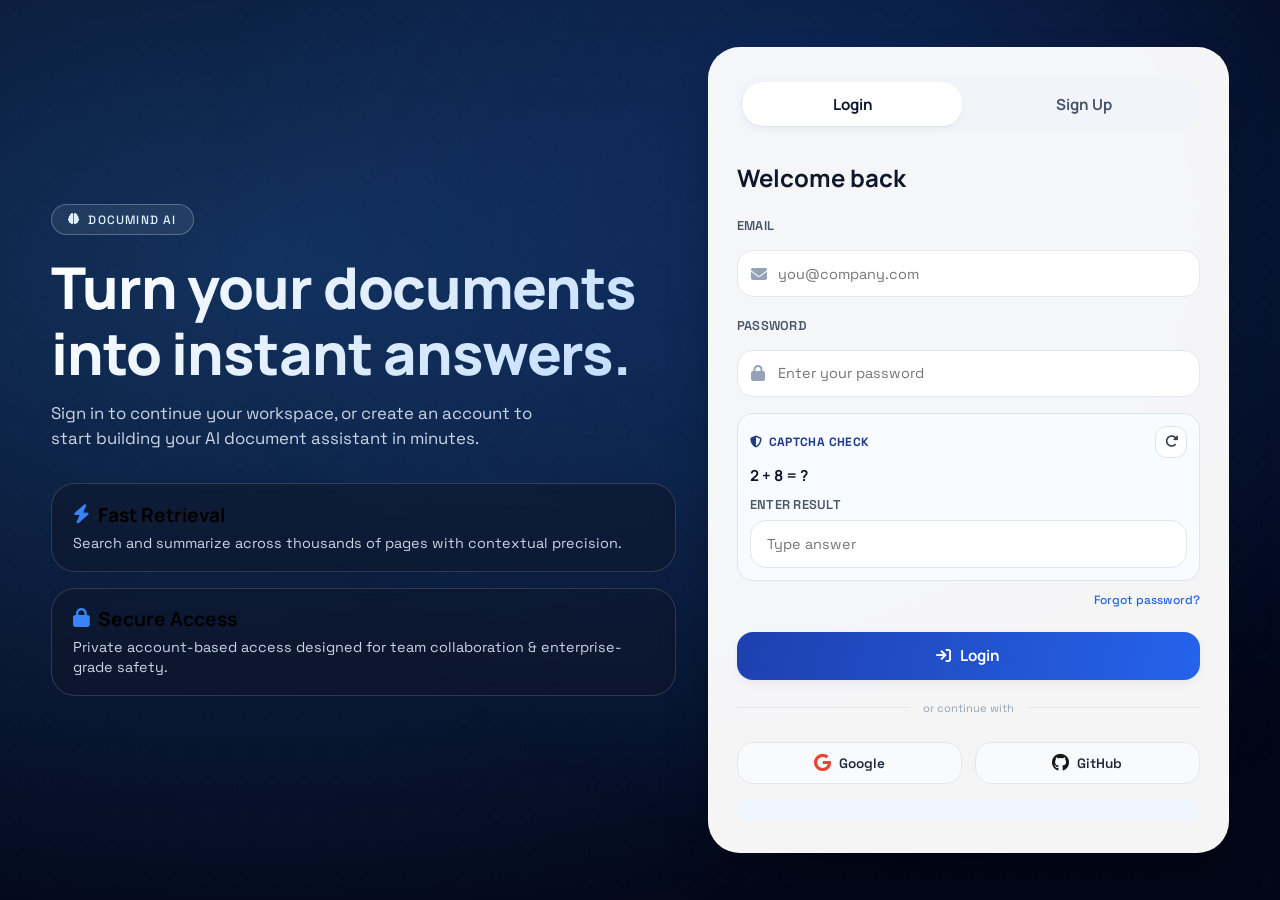
==== frontend/dashboard.html @ 9d33ef92 "feat: add FastAPI auth flow and doc chat frontend workspace" ====
<!DOCTYPE html>
<html lang="en">
<head>
  <meta charset="UTF-8" />
  <meta name="viewport" content="width=device-width, initial-scale=1.0" />
  <title>DocuMind AI Workspace</title>
  <link rel="preconnect" href="https://fonts.googleapis.com" />
  <link rel="preconnect" href="https://fonts.gstatic.com" crossorigin />
  <link href="https://fonts.googleapis.com/css2?family=Sora:wght@400;600;700&family=IBM+Plex+Sans:wght@400;500;600&display=swap" rel="stylesheet" />
  <link
    rel="stylesheet"
    href="https://cdnjs.cloudflare.com/ajax/libs/font-awesome/6.5.2/css/all.min.css"
    crossorigin="anonymous"
    referrerpolicy="no-referrer"
  />
  <link rel="stylesheet" href="dashboard.css" />
</head>
<body>
  <div class="workspace">
    <aside class="history-rail">
      <div class="brand">
        <span class="brand-dot"></span>
        <span>DocuMind AI</span>
      </div>

      <button id="new-chat-btn" class="new-chat-btn">
        <i class="fas fa-pen-to-square"></i>
        <span>New Chat</span>
      </button>

      <section class="history-block">
        <p class="history-label">Conversation History</p>
        <div id="history-list" class="history-list"></div>
      </section>
    </aside>

    <main class="chat-shell">
      <header class="chat-topbar">
        <h1 id="conversation-title">Document Assistant</h1>
        <div class="top-actions">
          <label class="upload-btn" for="doc-upload">
            <i class="fas fa-file-arrow-up"></i>
            Upload Document
          </label>
          <input id="doc-upload" type="file" accept=".pdf,.doc,.docx,.txt" multiple hidden />
        </div>
      </header>

      <section id="uploaded-files" class="uploaded-files"></section>

      <section id="chat-thread" class="chat-thread" aria-live="polite"></section>

      <form id="chat-form" class="chat-composer">
        <textarea id="chat-input" rows="1" placeholder="Ask a question about your document..." required></textarea>
        <button type="submit" class="send-btn">
          <i class="fas fa-paper-plane"></i>
        </button>
      </form>
    </main>

    <aside class="profile-rail">
      <section class="profile-card">
        <div class="avatar">
          <i class="fas fa-user"></i>
        </div>
        <h2 id="profile-name">User</h2>
        <p id="profile-email">user@example.com</p>
      </section>

      <section class="settings-card">
        <h3>Change Password</h3>
        <form id="change-password-form" class="settings-form">
          <label for="current-password">Current Password</label>
          <input id="current-password" type="password" required />

          <label for="new-password">New Password</label>
          <input id="new-password" type="password" minlength="8" required />

          <label for="confirm-password">Confirm New Password</label>
          <input id="confirm-password" type="password" minlength="8" required />

          <button type="submit" class="settings-btn">Update Password</button>
        </form>
      </section>

      <button id="logout-btn" class="logout-btn">
        <i class="fas fa-right-from-bracket"></i>
        Logout
      </button>
      <p id="dashboard-message" class="dashboard-message"></p>
    </aside>
  </div>

  <script src="dashboard.js"></script>
</body>
</html>
---- frontend/dashboard.css ----
:root {
  --bg-main: #0b1220;
  --bg-card: #111a2f;
  --bg-soft: #1a2541;
  --text-main: #e6edf8;
  --text-muted: #9ba9c5;
  --line: #2a385a;
  --accent: #22c55e;
  --accent-deep: #16a34a;
  --danger: #ef4444;
}

* {
  box-sizing: border-box;
}

body {
  margin: 0;
  min-height: 100vh;
  font-family: "IBM Plex Sans", sans-serif;
  color: var(--text-main);
  background:
    radial-gradient(circle at 20% 10%, #1d4ed833, transparent 30%),
    radial-gradient(circle at 90% 80%, #22c55e22, transparent 35%),
    var(--bg-main);
}

.workspace {
  display: grid;
  grid-template-columns: 280px 1fr 320px;
  min-height: 100vh;
}

.history-rail,
.profile-rail {
  background: #0d1528;
  border-right: 1px solid var(--line);
  padding: 1rem;
}

.profile-rail {
  border-right: none;
  border-left: 1px solid var(--line);
  display: flex;
  flex-direction: column;
  gap: 1rem;
}

.brand {
  font-family: "Sora", sans-serif;
  font-weight: 700;
  letter-spacing: 0.02em;
  display: flex;
  align-items: center;
  gap: 0.45rem;
  margin-bottom: 1rem;
}

.brand-dot {
  width: 11px;
  height: 11px;
  border-radius: 50%;
  background: linear-gradient(135deg, #38bdf8, #22c55e);
}

.new-chat-btn {
  width: 100%;
  border: 1px solid var(--line);
  background: var(--bg-soft);
  color: var(--text-main);
  border-radius: 12px;
  padding: 0.7rem 0.85rem;
  display: flex;
  align-items: center;
  justify-content: center;
  gap: 0.45rem;
  cursor: pointer;
}

.new-chat-btn:hover {
  border-color: #3b82f6;
}

.history-block {
  margin-top: 1.2rem;
}

.history-label {
  margin: 0 0 0.6rem;
  font-size: 0.75rem;
  text-transform: uppercase;
  letter-spacing: 0.08em;
  color: var(--text-muted);
}

.history-list {
  display: flex;
  flex-direction: column;
  gap: 0.45rem;
}

.history-item {
  border: 1px solid var(--line);
  background: #0f1930;
  border-radius: 10px;
  padding: 0.65rem;
  cursor: pointer;
}

.history-item.active {
  border-color: #22c55e;
  background: #113224;
}

.history-item h4 {
  margin: 0;
  font-size: 0.9rem;
}

.history-item p {
  margin: 0.2rem 0 0;
  color: var(--text-muted);
  font-size: 0.78rem;
}

.chat-shell {
  display: grid;
  grid-template-rows: auto auto 1fr auto;
  min-height: 100vh;
  padding: 1rem 1.2rem;
  gap: 0.85rem;
}

.chat-topbar {
  display: flex;
  align-items: center;
  justify-content: space-between;
  gap: 1rem;
}

.chat-topbar h1 {
  font-family: "Sora", sans-serif;
  margin: 0;
  font-size: clamp(1rem, 2vw, 1.3rem);
}

.upload-btn {
  border: 1px solid var(--line);
  background: var(--bg-soft);
  color: var(--text-main);
  border-radius: 10px;
  padding: 0.55rem 0.75rem;
  cursor: pointer;
  font-size: 0.9rem;
}

.upload-btn:hover {
  border-color: #60a5fa;
}

.uploaded-files {
  display: flex;
  gap: 0.5rem;
  flex-wrap: wrap;
}

.file-chip {
  border: 1px solid #1f9d55;
  background: #0f2d21;
  color: #9ef0c6;
  border-radius: 999px;
  padding: 0.35rem 0.65rem;
  font-size: 0.75rem;
}

.chat-thread {
  border: 1px solid var(--line);
  border-radius: 16px;
  background: #0d162c;
  padding: 1rem;
  overflow-y: auto;
  display: flex;
  flex-direction: column;
  gap: 0.8rem;
}

.message {
  max-width: min(80%, 720px);
  padding: 0.75rem 0.9rem;
  border-radius: 12px;
  line-height: 1.45;
}

.message.user {
  align-self: flex-end;
  background: #1d4ed8;
}

.message.assistant {
  align-self: flex-start;
  background: #17223e;
  border: 1px solid #273967;
}

.chat-composer {
  display: flex;
  gap: 0.6rem;
}

.chat-composer textarea {
  flex: 1;
  border: 1px solid var(--line);
  background: #0e1830;
  color: var(--text-main);
  border-radius: 12px;
  padding: 0.8rem;
  resize: none;
  font: inherit;
}

.send-btn {
  border: 1px solid #1f7c45;
  background: var(--accent);
  color: #052e16;
  border-radius: 12px;
  width: 50px;
  cursor: pointer;
  font-size: 1rem;
}

.send-btn:hover {
  background: var(--accent-deep);
  color: #eafff2;
}

.profile-card,
.settings-card {
  border: 1px solid var(--line);
  border-radius: 14px;
  background: var(--bg-card);
  padding: 0.9rem;
}

.avatar {
  width: 52px;
  height: 52px;
  border-radius: 50%;
  display: grid;
  place-items: center;
  background: #1e293b;
  color: #bfdbfe;
}

.profile-card h2 {
  margin: 0.7rem 0 0.15rem;
  font-family: "Sora", sans-serif;
  font-size: 1.05rem;
}

.profile-card p {
  margin: 0;
  color: var(--text-muted);
  font-size: 0.86rem;
}

.settings-card h3 {
  margin: 0 0 0.8rem;
  font-family: "Sora", sans-serif;
  font-size: 0.95rem;
}

.settings-form {
  display: grid;
  gap: 0.45rem;
}

.settings-form label {
  font-size: 0.76rem;
  color: var(--text-muted);
}

.settings-form input {
  border: 1px solid var(--line);
  background: #0d162c;
  color: var(--text-main);
  border-radius: 10px;
  padding: 0.62rem 0.7rem;
  font: inherit;
}

.settings-btn {
  margin-top: 0.45rem;
  border: 1px solid #3661d8;
  border-radius: 10px;
  padding: 0.66rem;
  background: #1d4ed8;
  color: #eaf2ff;
  cursor: pointer;
}

.logout-btn {
  margin-top: auto;
  border: 1px solid #7f1d1d;
  border-radius: 10px;
  padding: 0.7rem;
  background: #3f1313;
  color: #fecaca;
  cursor: pointer;
  display: flex;
  align-items: center;
  justify-content: center;
  gap: 0.45rem;
}

.logout-btn:hover {
  background: #581c1c;
}

.dashboard-message {
  min-height: 1.2rem;
  margin: 0;
  font-size: 0.82rem;
  color: var(--text-muted);
}

.dashboard-message.ok {
  color: #86efac;
}

.dashboard-message.error {
  color: #fda4af;
}

@media (max-width: 1180px) {
  .workspace {
    grid-template-columns: 240px 1fr;
  }

  .profile-rail {
    position: fixed;
    right: 1rem;
    bottom: 1rem;
    width: min(360px, calc(100vw - 2rem));
    max-height: calc(100vh - 2rem);
    overflow-y: auto;
    z-index: 6;
    border: 1px solid var(--line);
    border-radius: 14px;
    background: #0d1528;
  }
}

@media (max-width: 860px) {
  .workspace {
    grid-template-columns: 1fr;
  }

  .history-rail {
    border-right: none;
    border-bottom: 1px solid var(--line);
  }

  .chat-shell {
    min-height: auto;
  }

  .message {
    max-width: 92%;
  }
}
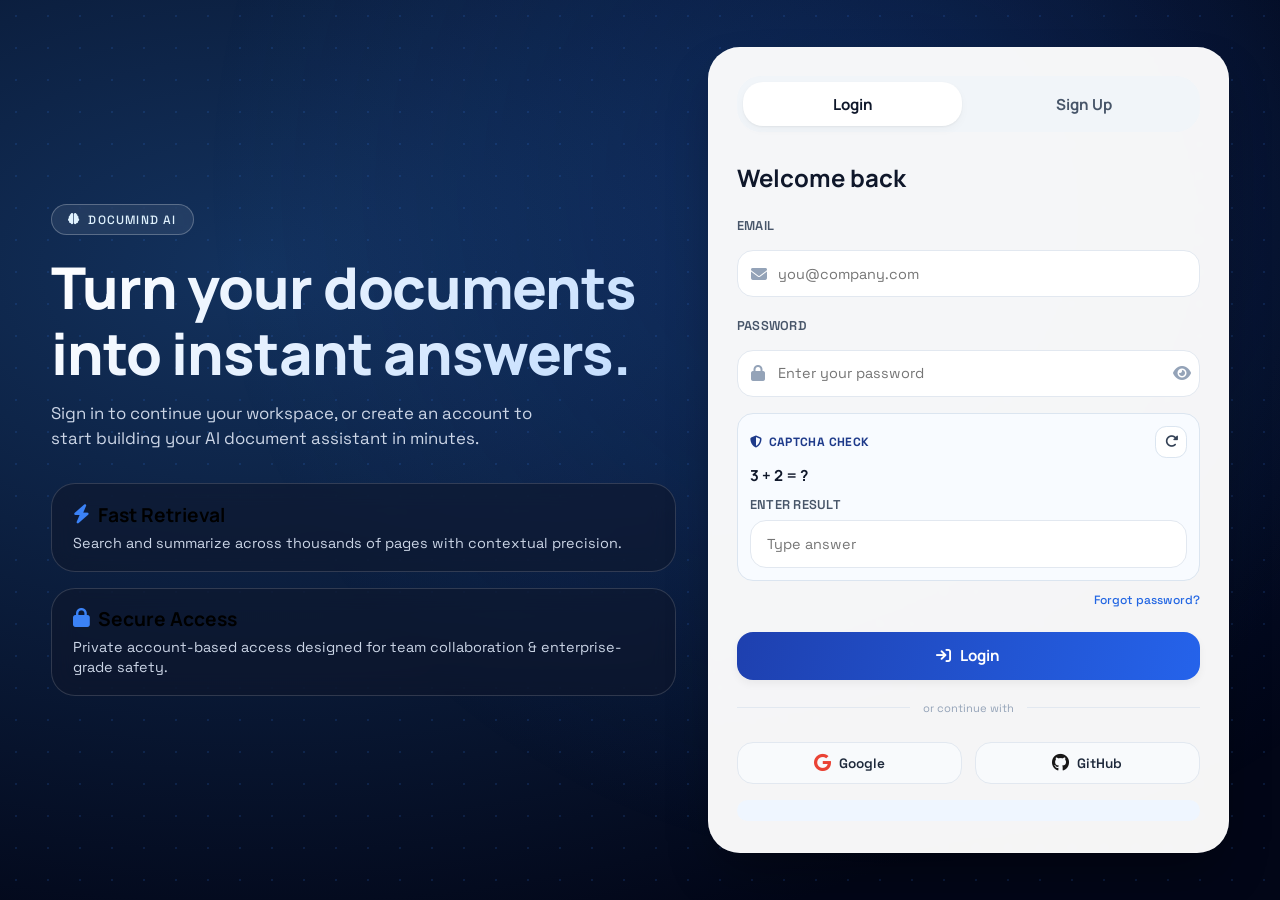
==== commit e43a0d1f: "feat: add password visibility toggle and secure document upload restrictions" ====
--- a/frontend/dashboard.html
+++ b/frontend/dashboard.html
@@ -42,7 +42,7 @@
             <i class="fas fa-file-arrow-up"></i>
             Upload Document
           </label>
-          <input id="doc-upload" type="file" accept=".pdf,.doc,.docx,.txt" multiple hidden />
+          <input id="doc-upload" type="file" accept=".pdf,.doc,.docx,.xls,.xlsx" multiple hidden />
         </div>
       </header>
 
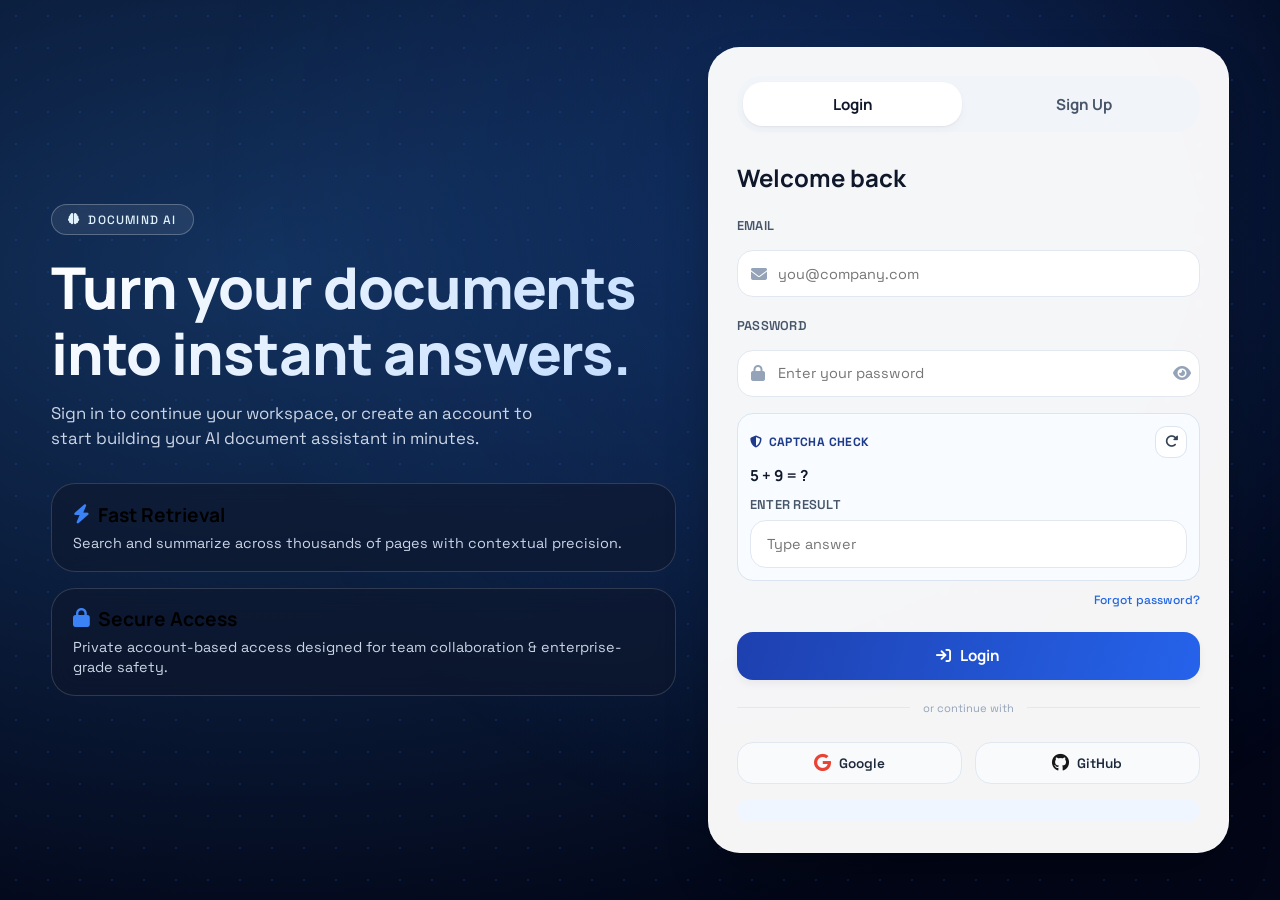
==== commit f5ab9fcb: "Update setting to display profile details and included option to update password" ====
--- a/frontend/dashboard.html
+++ b/frontend/dashboard.html
@@ -32,6 +32,22 @@
         <p class="history-label">Conversation History</p>
         <div id="history-list" class="history-list"></div>
       </section>
+
+      <section class="rail-footer">
+        <button id="settings-toggle" class="settings-toggle" type="button" aria-label="Open settings menu">
+          <i class="fas fa-gear"></i>
+        </button>
+        <div id="settings-menu" class="settings-menu hidden">
+          <button id="open-profile-view" type="button">
+            <i class="fas fa-id-badge"></i>
+            Profile
+          </button>
+          <button id="logout-btn" type="button" class="logout-option">
+            <i class="fas fa-right-from-bracket"></i>
+            Logout
+          </button>
+        </div>
+      </section>
     </aside>
 
     <main class="chat-shell">
@@ -56,39 +72,8 @@
           <i class="fas fa-paper-plane"></i>
         </button>
       </form>
+      <p id="dashboard-message" class="dashboard-message"></p>
     </main>
-
-    <aside class="profile-rail">
-      <section class="profile-card">
-        <div class="avatar">
-          <i class="fas fa-user"></i>
-        </div>
-        <h2 id="profile-name">User</h2>
-        <p id="profile-email">user@example.com</p>
-      </section>
-
-      <section class="settings-card">
-        <h3>Change Password</h3>
-        <form id="change-password-form" class="settings-form">
-          <label for="current-password">Current Password</label>
-          <input id="current-password" type="password" required />
-
-          <label for="new-password">New Password</label>
-          <input id="new-password" type="password" minlength="8" required />
-
-          <label for="confirm-password">Confirm New Password</label>
-          <input id="confirm-password" type="password" minlength="8" required />
-
-          <button type="submit" class="settings-btn">Update Password</button>
-        </form>
-      </section>
-
-      <button id="logout-btn" class="logout-btn">
-        <i class="fas fa-right-from-bracket"></i>
-        Logout
-      </button>
-      <p id="dashboard-message" class="dashboard-message"></p>
-    </aside>
   </div>
 
   <script src="dashboard.js"></script>
--- a/frontend/dashboard.css
+++ b/frontend/dashboard.css
@@ -27,20 +27,14 @@
 
 .workspace {
   display: grid;
-  grid-template-columns: 280px 1fr 320px;
+  grid-template-columns: 280px 1fr;
   min-height: 100vh;
 }
 
-.history-rail,
-.profile-rail {
+.history-rail {
   background: #0d1528;
   border-right: 1px solid var(--line);
   padding: 1rem;
-}
-
-.profile-rail {
-  border-right: none;
-  border-left: 1px solid var(--line);
   display: flex;
   flex-direction: column;
   gap: 1rem;
@@ -83,6 +77,65 @@
 
 .history-block {
   margin-top: 1.2rem;
+}
+
+.rail-footer {
+  margin-top: auto;
+  position: relative;
+}
+
+.settings-toggle {
+  border: 1px solid var(--line);
+  background: var(--bg-soft);
+  color: var(--text-main);
+  width: 42px;
+  height: 42px;
+  border-radius: 12px;
+  cursor: pointer;
+}
+
+.settings-toggle:hover {
+  border-color: #60a5fa;
+}
+
+.settings-menu {
+  position: absolute;
+  bottom: 52px;
+  left: 0;
+  width: 220px;
+  background: #0f1930;
+  border: 1px solid var(--line);
+  border-radius: 12px;
+  padding: 0.4rem;
+  display: grid;
+  gap: 0.35rem;
+  z-index: 20;
+}
+
+.settings-menu button {
+  border: 1px solid transparent;
+  background: transparent;
+  color: var(--text-main);
+  border-radius: 10px;
+  padding: 0.55rem 0.6rem;
+  text-align: left;
+  cursor: pointer;
+  display: flex;
+  align-items: center;
+  gap: 0.45rem;
+}
+
+.settings-menu button:hover {
+  border-color: #2f4a77;
+  background: #142240;
+}
+
+.settings-menu .logout-option {
+  color: #fecaca;
+}
+
+.hidden {
+  display: none !important;
 }
 
 .history-label {
@@ -216,6 +269,14 @@
   padding: 0.8rem;
   resize: none;
   font: inherit;
+}
+
+.settings-view {
+  position: fixed;
+  right: 1.2rem;
+  bottom: 1.2rem;
+  width: min(360px, calc(100vw - 2.4rem));
+  z-index: 25;
 }
 
 .send-btn {
@@ -298,24 +359,6 @@
   cursor: pointer;
 }
 
-.logout-btn {
-  margin-top: auto;
-  border: 1px solid #7f1d1d;
-  border-radius: 10px;
-  padding: 0.7rem;
-  background: #3f1313;
-  color: #fecaca;
-  cursor: pointer;
-  display: flex;
-  align-items: center;
-  justify-content: center;
-  gap: 0.45rem;
-}
-
-.logout-btn:hover {
-  background: #581c1c;
-}
-
 .dashboard-message {
   min-height: 1.2rem;
   margin: 0;
@@ -335,19 +378,6 @@
   .workspace {
     grid-template-columns: 240px 1fr;
   }
-
-  .profile-rail {
-    position: fixed;
-    right: 1rem;
-    bottom: 1rem;
-    width: min(360px, calc(100vw - 2rem));
-    max-height: calc(100vh - 2rem);
-    overflow-y: auto;
-    z-index: 6;
-    border: 1px solid var(--line);
-    border-radius: 14px;
-    background: #0d1528;
-  }
 }
 
 @media (max-width: 860px) {
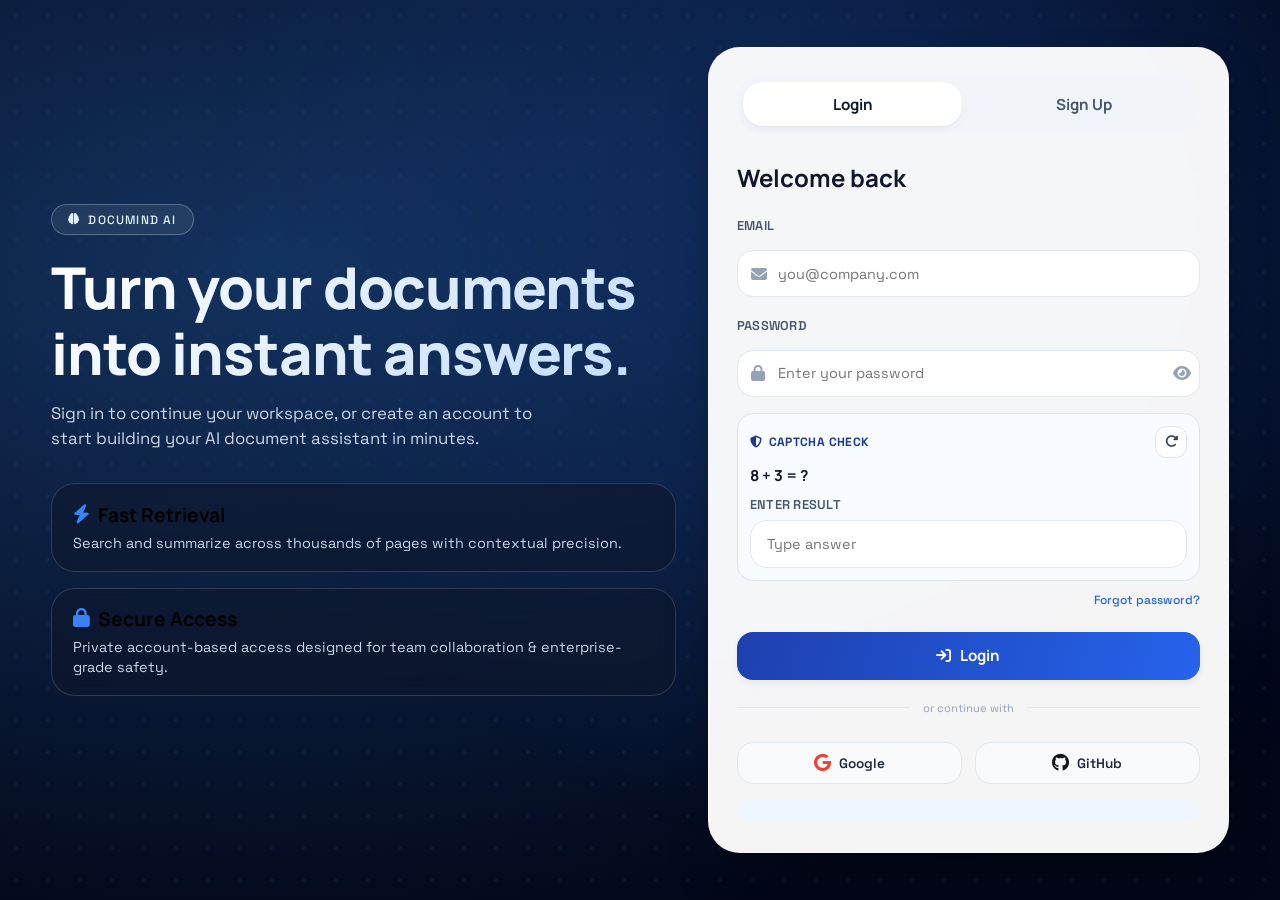
==== commit 73ea9805: "Succesfully tested the Document reterival and Answering functionlity of system + updated ui to let u" ====
--- a/frontend/dashboard.html
+++ b/frontend/dashboard.html
@@ -53,13 +53,6 @@
     <main class="chat-shell">
       <header class="chat-topbar">
         <h1 id="conversation-title">Document Assistant</h1>
-        <div class="top-actions">
-          <label class="upload-btn" for="doc-upload">
-            <i class="fas fa-file-arrow-up"></i>
-            Upload Document
-          </label>
-          <input id="doc-upload" type="file" accept=".pdf,.doc,.docx,.xls,.xlsx" multiple hidden />
-        </div>
       </header>
 
       <section id="uploaded-files" class="uploaded-files"></section>
@@ -68,10 +61,20 @@
 
       <form id="chat-form" class="chat-composer">
         <textarea id="chat-input" rows="1" placeholder="Ask a question about your document..." required></textarea>
+        <button type="button" id="composer-upload-btn" class="upload-icon-btn" aria-label="Upload documents">
+          <i class="fas fa-paperclip"></i>
+        </button>
         <button type="submit" class="send-btn">
           <i class="fas fa-paper-plane"></i>
         </button>
+        <input id="doc-upload" type="file" accept=".pdf,.doc,.docx,.xls,.xlsx" multiple hidden />
       </form>
+      <section class="quick-actions" aria-label="Quick actions">
+        <button type="button" id="summarize-latest-btn" class="quick-action-btn">
+          <i class="fas fa-file-lines"></i>
+          Summarize Latest
+        </button>
+      </section>
       <p id="dashboard-message" class="dashboard-message"></p>
     </main>
   </div>
--- a/frontend/dashboard.css
+++ b/frontend/dashboard.css
@@ -156,8 +156,11 @@
   border: 1px solid var(--line);
   background: #0f1930;
   border-radius: 10px;
-  padding: 0.65rem;
-  cursor: pointer;
+  padding: 0.5rem;
+  display: flex;
+  align-items: flex-start;
+  justify-content: space-between;
+  gap: 0.45rem;
 }
 
 .history-item.active {
@@ -176,6 +179,98 @@
   font-size: 0.78rem;
 }
 
+.history-item-main {
+  border: none;
+  background: transparent;
+  color: inherit;
+  text-align: left;
+  padding: 0.15rem;
+  width: 100%;
+  cursor: pointer;
+}
+
+.history-item-actions {
+  position: relative;
+  display: flex;
+  align-items: center;
+  gap: 0.25rem;
+}
+
+.history-action-btn {
+  border: 1px solid transparent;
+  background: transparent;
+  color: #9fb2d8;
+  width: 1.85rem;
+  height: 1.85rem;
+  border-radius: 8px;
+  cursor: pointer;
+  display: grid;
+  place-items: center;
+}
+
+.history-action-btn:hover {
+  border-color: #33507d;
+  background: #15213d;
+}
+
+.history-action-btn.delete:hover {
+  border-color: #8b2f3f;
+  color: #fecaca;
+}
+
+.history-actions-menu {
+  position: absolute;
+  top: 2rem;
+  right: 0;
+  min-width: 130px;
+  padding: 0.3rem;
+  border-radius: 10px;
+  border: 1px solid #2f4a77;
+  background: #0d1a33;
+  display: grid;
+  gap: 0.2rem;
+  z-index: 30;
+}
+
+.history-menu-option {
+  border: 1px solid transparent;
+  background: transparent;
+  color: var(--text-main);
+  border-radius: 8px;
+  padding: 0.45rem 0.5rem;
+  font: inherit;
+  text-align: left;
+  cursor: pointer;
+  display: flex;
+  align-items: center;
+  gap: 0.45rem;
+}
+
+.history-menu-option:hover {
+  border-color: #33507d;
+  background: #15213d;
+}
+
+.history-menu-option.delete {
+  color: #fecaca;
+}
+
+.history-menu-option.delete:hover {
+  border-color: #8b2f3f;
+  background: #311520;
+}
+
+.history-rename-input {
+  width: 100%;
+  border: 1px solid #3b82f6;
+  background: #0d162c;
+  color: var(--text-main);
+  border-radius: 8px;
+  padding: 0.35rem 0.45rem;
+  font: inherit;
+  font-size: 0.9rem;
+}
+
 .chat-shell {
   display: grid;
   grid-template-rows: auto auto 1fr auto;
@@ -187,7 +282,7 @@
 .chat-topbar {
   display: flex;
   align-items: center;
-  justify-content: space-between;
+  justify-content: flex-start;
   gap: 1rem;
 }
 
@@ -197,24 +292,11 @@
   font-size: clamp(1rem, 2vw, 1.3rem);
 }
 
-.upload-btn {
-  border: 1px solid var(--line);
-  background: var(--bg-soft);
-  color: var(--text-main);
-  border-radius: 10px;
-  padding: 0.55rem 0.75rem;
-  cursor: pointer;
-  font-size: 0.9rem;
-}
-
-.upload-btn:hover {
-  border-color: #60a5fa;
-}
-
 .uploaded-files {
   display: flex;
   gap: 0.5rem;
   flex-wrap: wrap;
+  align-items: center;
 }
 
 .file-chip {
@@ -222,8 +304,41 @@
   background: #0f2d21;
   color: #9ef0c6;
   border-radius: 999px;
-  padding: 0.35rem 0.65rem;
+  padding: 0.25rem 0.35rem 0.25rem 0.65rem;
   font-size: 0.75rem;
+  display: inline-flex;
+  align-items: center;
+  gap: 0.35rem;
+}
+
+.file-chip.uploading {
+  border-color: #2563eb;
+  background: #10203f;
+  color: #bfdbfe;
+}
+
+.file-chip-name {
+  max-width: 260px;
+  overflow: hidden;
+  text-overflow: ellipsis;
+  white-space: nowrap;
+}
+
+.file-chip-remove {
+  border: 1px solid transparent;
+  background: transparent;
+  color: inherit;
+  width: 1.35rem;
+  height: 1.35rem;
+  border-radius: 999px;
+  display: grid;
+  place-items: center;
+  cursor: pointer;
+}
+
+.file-chip-remove:hover {
+  border-color: #2f4a77;
+  background: #142240;
 }
 
 .chat-thread {
@@ -258,6 +373,7 @@
 .chat-composer {
   display: flex;
   gap: 0.6rem;
+  align-items: flex-end;
 }
 
 .chat-composer textarea {
@@ -287,6 +403,48 @@
   width: 50px;
   cursor: pointer;
   font-size: 1rem;
+}
+
+.upload-icon-btn {
+  border: 1px solid #2f4a77;
+  background: #132446;
+  color: #bfdbfe;
+  border-radius: 12px;
+  width: 50px;
+  height: 50px;
+  cursor: pointer;
+  font-size: 1rem;
+}
+
+.upload-icon-btn:hover {
+  border-color: #60a5fa;
+  background: #183061;
+}
+
+.quick-actions {
+  display: flex;
+  align-items: center;
+  gap: 0.5rem;
+  flex-wrap: wrap;
+}
+
+.quick-action-btn {
+  border: 1px solid #2f4a77;
+  background: #121f3d;
+  color: #bfdbfe;
+  border-radius: 999px;
+  padding: 0.4rem 0.7rem;
+  font: inherit;
+  font-size: 0.8rem;
+  cursor: pointer;
+  display: inline-flex;
+  align-items: center;
+  gap: 0.35rem;
+}
+
+.quick-action-btn:hover {
+  border-color: #60a5fa;
+  background: #1a2d57;
 }
 
 .send-btn:hover {
